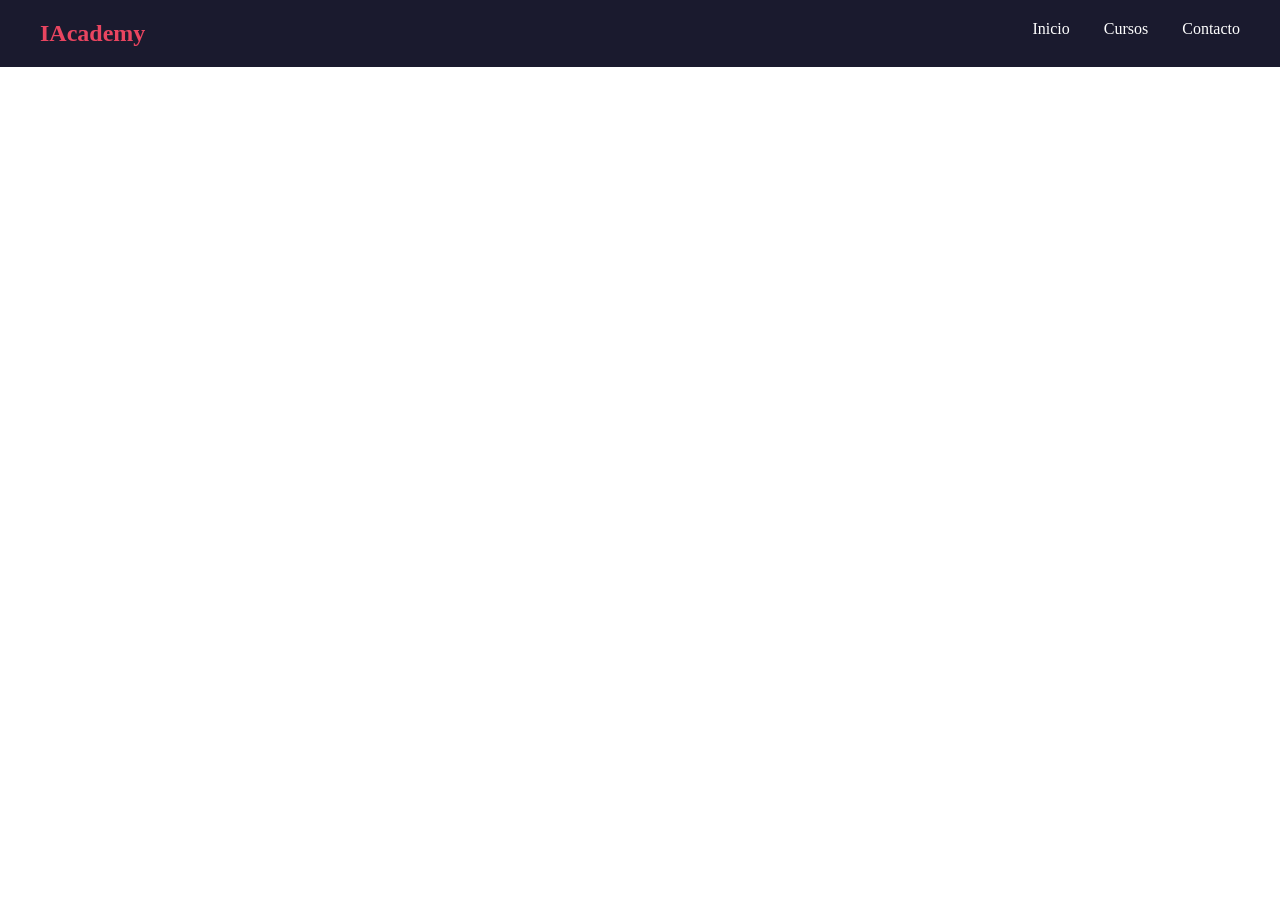
==== semana-03/dia4-flexbox.html @ 236cf0d6 "Add dia4-flexbox header with Flexbox layout" ====
<!DOCTYPE html>
<html lang="es">
<head>
  <meta charset="UTF-8">
  <meta name="viewport" content="width=device-width, initial-scale=1.0">
  <title>IAcademy</title>
  <link rel="stylesheet" href="dia4-flexbox.css">
</head>
<body>

  <header class="header">
    <div class="logo">IAcademy</div>
    <nav class="nav">
      <a href="#">Inicio</a>
      <a href="#">Cursos</a>
      <a href="#">Contacto</a>
    </nav>
  </header>

</body>
</html>
---- semana-03/dia4-flexbox.css ----
* {
    margin: 0;
    padding: 0;
    box-sizing: border-box;
  }
  
  .header {
    display: flex;
    justify-content: space-between;
    background-color: #1a1a2e;
    color: white;
    padding: 20px 40px;
  }
  
  .logo {
    font-size: 24px;
    font-weight: bold;
    color: #e94560;
  }
  
  .nav a {
    color: white;
    text-decoration: none;
    margin-left: 30px;
    font-size: 16px;
  }
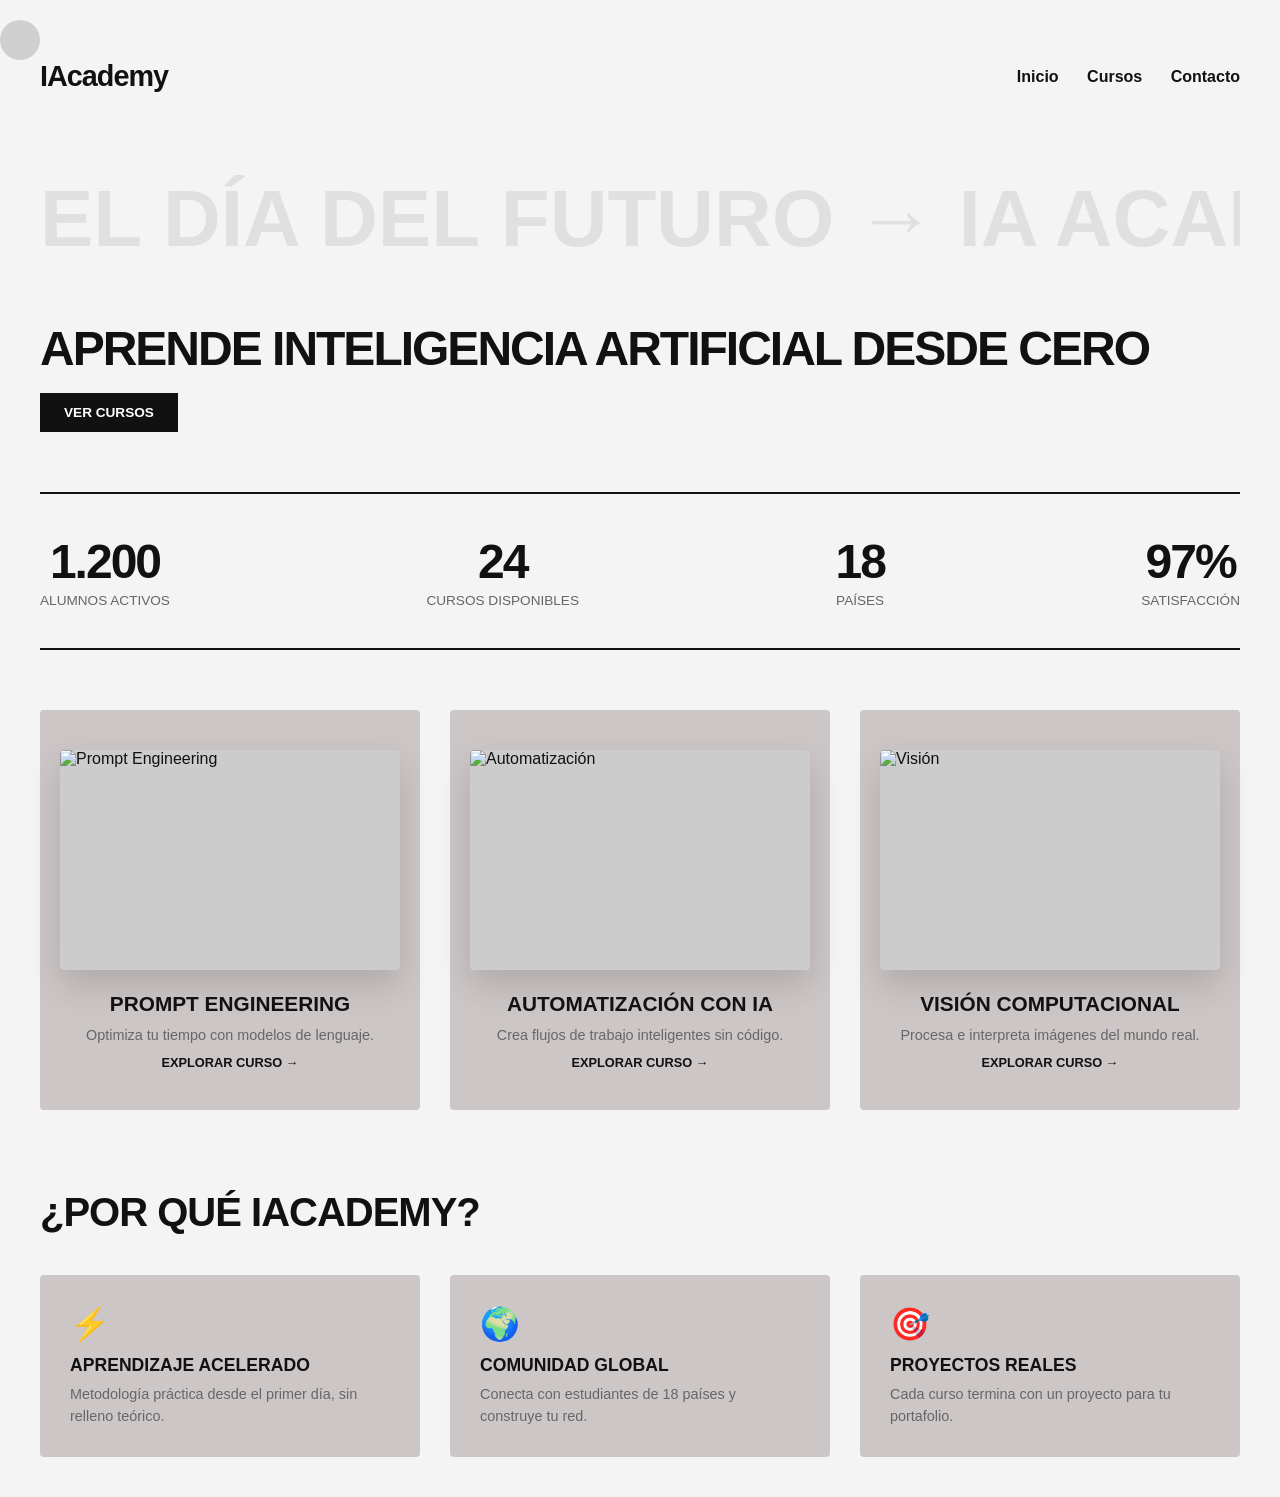
==== commit 42ac49a8: "S03 Dia4: Flexbox align-items + Stats Bar + Beneficios + Nota HTML" ====
--- a/semana-03/dia4-flexbox.html
+++ b/semana-03/dia4-flexbox.html
@@ -1,21 +1,120 @@
 <!DOCTYPE html>
 <html lang="es">
 <head>
-  <meta charset="UTF-8">
-  <meta name="viewport" content="width=device-width, initial-scale=1.0">
-  <title>IAcademy</title>
-  <link rel="stylesheet" href="dia4-flexbox.css">
+    <meta charset="UTF-8">
+    <meta name="viewport" content="width=device-width, initial-scale=1.0">
+    <title>IAcademy</title>
+    <link rel="stylesheet" href="dia4-flexbox.css">
 </head>
 <body>
 
-  <header class="header">
-    <div class="logo">IAcademy</div>
-    <nav class="nav">
-      <a href="#">Inicio</a>
-      <a href="#">Cursos</a>
-      <a href="#">Contacto</a>
-    </nav>
-  </header>
+    <!-- Círculo del puntero del mouse -->
+    <div class="custom-cursor" id="cursor"></div>
 
+    <div class="container">
+        <header class="header">
+            <div class="logo">IAcademy</div>
+            <nav class="nav">
+                <a href="#">Inicio</a>
+                <a href="#">Cursos</a>
+                <a href="#">Contacto</a>
+            </nav>
+        </header>
+
+        <!-- Efecto de letras avanzando infinitamente -->
+        <div class="marquee-container">
+            <div class="marquee-content">
+                EL DÍA DEL FUTURO → IA ACADEMY → DISEÑO BRUTALISTA → EXPERIENCIA PREMIUM →&nbsp;
+            </div>
+            <div class="marquee-content">
+                EL DÍA DEL FUTURO → IA ACADEMY → DISEÑO BRUTALISTA → EXPERIENCIA PREMIUM →&nbsp;
+            </div>
+        </div>
+
+        <section class="hero">
+            <h1>Aprende Inteligencia Artificial desde Cero</h1>
+            <a href="#" class="btn-hero">Ver Cursos</a>
+        </section>
+
+        <!-- STATS BAR -->
+<section class="stats-bar">
+    <div class="stat">
+        <span class="stat-numero">1.200</span>
+        <span class="stat-label">Alumnos activos</span>
+    </div>
+    <div class="stat">
+        <span class="stat-numero">24</span>
+        <span class="stat-label">Cursos disponibles</span>
+    </div>
+    <div class="stat">
+        <span class="stat-numero">18</span>
+        <span class="stat-label">Países</span>
+    </div>
+    <div class="stat">
+        <span class="stat-numero">97%</span>
+        <span class="stat-label">Satisfacción</span>
+    </div>
+</section>
+
+        <main class="cursos-grid">
+            <article class="card">
+                <div class="card-image-placeholder">
+                    <!-- Aquí puedes poner la ruta de tus fotos cuando las agregues -->
+                    <img src="https://via.placeholder.com/400x250" alt="Prompt Engineering">
+                </div>
+                <h3>Prompt Engineering</h3>
+                <p>Optimiza tu tiempo con modelos de lenguaje.</p>
+                <a href="#" class="card-link">Explorar curso →</a>
+            </article>
+
+            <article class="card">
+                <div class="card-image-placeholder">
+                    <img src="https://via.placeholder.com/400x250" alt="Automatización">
+                </div>
+                <h3>Automatización con IA</h3>
+                <p>Crea flujos de trabajo inteligentes sin código.</p>
+                <a href="#" class="card-link">Explorar curso →</a>
+            </article>
+
+            <article class="card">
+                <div class="card-image-placeholder">
+                    <img src="https://via.placeholder.com/400x250" alt="Visión">
+                </div>
+                <h3>Visión Computacional</h3>
+                <p>Procesa e interpreta imágenes del mundo real.</p>
+                <a href="#" class="card-link">Explorar curso →</a>
+            </article>
+        </main>
+        <!-- POR QUÉ ELEGIRNOS -->
+<section class="por-que">
+    <h2 class="seccion-titulo">¿Por qué IAcademy?</h2>
+    <div class="beneficios">
+        <div class="beneficio">
+            <span class="beneficio-icono">⚡</span>
+            <h4>Aprendizaje acelerado</h4>
+            <p>Metodología práctica desde el primer día, sin relleno teórico.</p>
+        </div>
+        <div class="beneficio">
+            <span class="beneficio-icono">🌍</span>
+            <h4>Comunidad global</h4>
+            <p>Conecta con estudiantes de 18 países y construye tu red.</p>
+        </div>
+        <div class="beneficio">
+            <span class="beneficio-icono">🎯</span>
+            <h4>Proyectos reales</h4>
+            <p>Cada curso termina con un proyecto para tu portafolio.</p>
+        </div>
+    </div>
+</section>
+    </div>
+
+    <!-- Script sencillo para que el círculo siga al mouse -->
+    <script>
+        const cursor = document.getElementById('cursor');
+        document.addEventListener('mousemove', (e) => {
+            cursor.style.left = e.clientX + 'px';
+            cursor.style.top = e.clientY + 'px';
+        });
+    </script>
 </body>
 </html>
--- a/semana-03/dia4-flexbox.css
+++ b/semana-03/dia4-flexbox.css
@@ -1,26 +1,246 @@
+:root {
+  --bg-porcelana: #f4f4f4;      /* Gris pálido de fondo como en los premios VICE */
+  --bg-card:  #cdc6c6;           /* Gris sutil para los recuadros contenedores */
+  --text-principal: #111111;    /* Negro puro brutalista */
+  --text-secundario: #666666;
+  --accent-blue: #0a58ca;
+}
+
+/* RESET Y PUNTERO */
 * {
-    margin: 0;
-    padding: 0;
-    box-sizing: border-box;
-  }
-  
-  .header {
-    display: flex;
-    justify-content: space-between;
-    background-color: #1a1a2e;
-    color: white;
-    padding: 20px 40px;
-  }
-  
-  .logo {
-    font-size: 24px;
-    font-weight: bold;
-    color: #e94560;
-  }
-  
-  .nav a {
-    color: white;
-    text-decoration: none;
-    margin-left: 30px;
-    font-size: 16px;
-  }
+  margin: 0;
+  padding: 0;
+  box-sizing: border-box;
+  font-family: -apple-system, BlinkMacSystemFont, "Segoe UI", Roboto, sans-serif;
+}
+
+body {
+  background-color: var(--bg-porcelana);
+  color: var(--text-principal);
+  padding: 40px 20px;
+  cursor: none; /* Oculta el mouse normal para usar el círculo personalizado */
+}
+
+/* CÍRCULO DEL PUNTERO */
+.custom-cursor {
+  width: 40px;
+  height: 40px;
+  background-color: rgba(0, 0, 0, 0.15); /* Círculo gris traslúcido */
+  border-radius: 50%;
+  position: fixed;
+  transform: translate(-50%, -50%);
+  pointer-events: none; /* Evita que el círculo interfiera con los clics */
+  z-index: 9999;
+  transition: transform 0.1s ease-out;
+}
+
+.container {
+  max-width: 1200px;
+  margin: 0 auto;
+}
+
+/* CABECERA EDITORIAL */
+.header {
+  display: flex;
+  justify-content: space-between;
+  align-items: center;
+  padding: 20px 0;
+  margin-bottom: 40px;
+}
+
+.logo {
+  font-size: 1.8rem;
+  font-weight: 900;
+  letter-spacing: -1px;
+}
+
+.nav a {
+  text-decoration: none;
+  color: var(--text-principal);
+  font-weight: 600;
+  margin-left: 24px;
+}
+
+/* EFECTO DE LETRAS AVANZANDO (MARQUEE) */
+.marquee-container {
+  overflow: hidden;
+  white-space: nowrap;
+  width: 100%;
+  background: transparent;
+  padding: 20px 0;
+  margin-bottom: 40px;
+  display: flex;
+}
+
+.marquee-content {
+  display: inline-block;
+  font-size: 5rem; /* Letras gigantes de fondo */
+  font-weight: 900;
+  text-transform: uppercase;
+  color: rgba(0, 0, 0, 0.08); /* Tono muy suave que va pasando detrás */
+  animation: marquee 20s linear infinite;
+}
+
+@keyframes marquee {
+  0% { transform: translate3d(0, 0, 0); }
+  100% { transform: translate3d(-50%, 0, 0); }
+}
+
+/* HERO SECTION */
+.hero {
+  margin-bottom: 60px;
+}
+
+.hero h1 {
+  font-size: 3rem;
+  font-weight: 800;
+  text-transform: uppercase;
+  letter-spacing: -2px;
+  line-height: 1;
+  margin-bottom: 20px;
+}
+
+.btn-hero {
+  display: inline-block;
+  padding: 12px 24px;
+  background: #111;
+  color: #fff;
+  text-decoration: none;
+  text-transform: uppercase;
+  font-weight: 600;
+  font-size: 0.85rem;
+}
+
+/* RECUADROS CON TONO DE GRIS PREMIOS VICE */
+.cursos-grid {
+  display: flex;
+  gap: 30px;
+align-items: stretch; 
+}
+
+.card {
+  flex: 1;
+  background-color: var(--bg-card); /* Tono de gris de fondo */
+  padding: 40px 20px;
+  display: flex;
+  flex-direction: column;
+  align-items: center;
+  justify-content: space-between;
+  min-height: 400px;
+  border-radius: 4px;
+}
+
+/* CONTENEDOR PARA CUANDO SUBAS FOTOS (COLORES VIVOS) */
+.card-image-placeholder {
+  width: 100%;
+  height: 220px;
+  background: #cccccc; 
+  border-radius: 4px;
+  display: flex;
+  align-items: stretch
+  justify-content: center;
+  overflow: hidden;
+  box-shadow: 0 15px 35px rgba(0,0,0,0.15); /* Sombra para resaltar la imagen */
+}
+
+.card-image-placeholder img {
+  width: 100%;
+  height: 100%;
+  object-fit: cover; /* Hace que tus fotos mantengan colores vivos y perfectos */
+}
+
+.card h3 {
+  margin-top: 20px;
+  font-size: 1.3rem;
+  text-transform: uppercase;
+  font-weight: 800;
+}
+
+.card p {
+  font-size: 0.9rem;
+  color: var(--text-secundario);
+  text-align: center;
+  margin: 10px 0;
+}
+
+.card-link {
+  text-decoration: none;
+  color: var(--text-principal);
+  font-weight: 700;
+  text-transform: uppercase;
+  font-size: 0.8rem;
+}
+/* STATS BAR */
+.stats-bar {
+  display: flex;
+  justify-content: space-between;
+  align-items: center;
+  padding: 40px 0;
+  margin-bottom: 60px;
+  border-top: 2px solid #111;
+  border-bottom: 2px solid #111;
+}
+
+.stat {
+  display: flex;
+  flex-direction: column;
+  align-items: center;
+}
+
+.stat-numero {
+  font-size: 3rem;
+  font-weight: 900;
+  letter-spacing: -2px;
+}
+
+.stat-label {
+  font-size: 0.85rem;
+  text-transform: uppercase;
+  color: var(--text-secundario);
+  margin-top: 4px;
+}
+/* POR QUÉ ELEGIRNOS */
+.por-que {
+  margin-top: 80px;
+}
+
+.seccion-titulo {
+  font-size: 2.5rem;
+  font-weight: 900;
+  text-transform: uppercase;
+  letter-spacing: -1px;
+  margin-bottom: 40px;
+}
+
+.beneficios {
+  display: flex;
+  flex-wrap: wrap;
+  gap: 30px;
+}
+
+.beneficio {
+  flex: 1;
+  min-width: 200px;
+  background-color: var(--bg-card);
+  padding: 30px;
+  border-radius: 4px;
+}
+
+.beneficio-icono {
+  font-size: 2rem;
+  display: block;
+  margin-bottom: 12px;
+}
+
+.beneficio h4 {
+  font-size: 1.1rem;
+  font-weight: 800;
+  text-transform: uppercase;
+  margin-bottom: 8px;
+}
+
+.beneficio p {
+  font-size: 0.9rem;
+  color: var(--text-secundario);
+  line-height: 1.5;
+}
